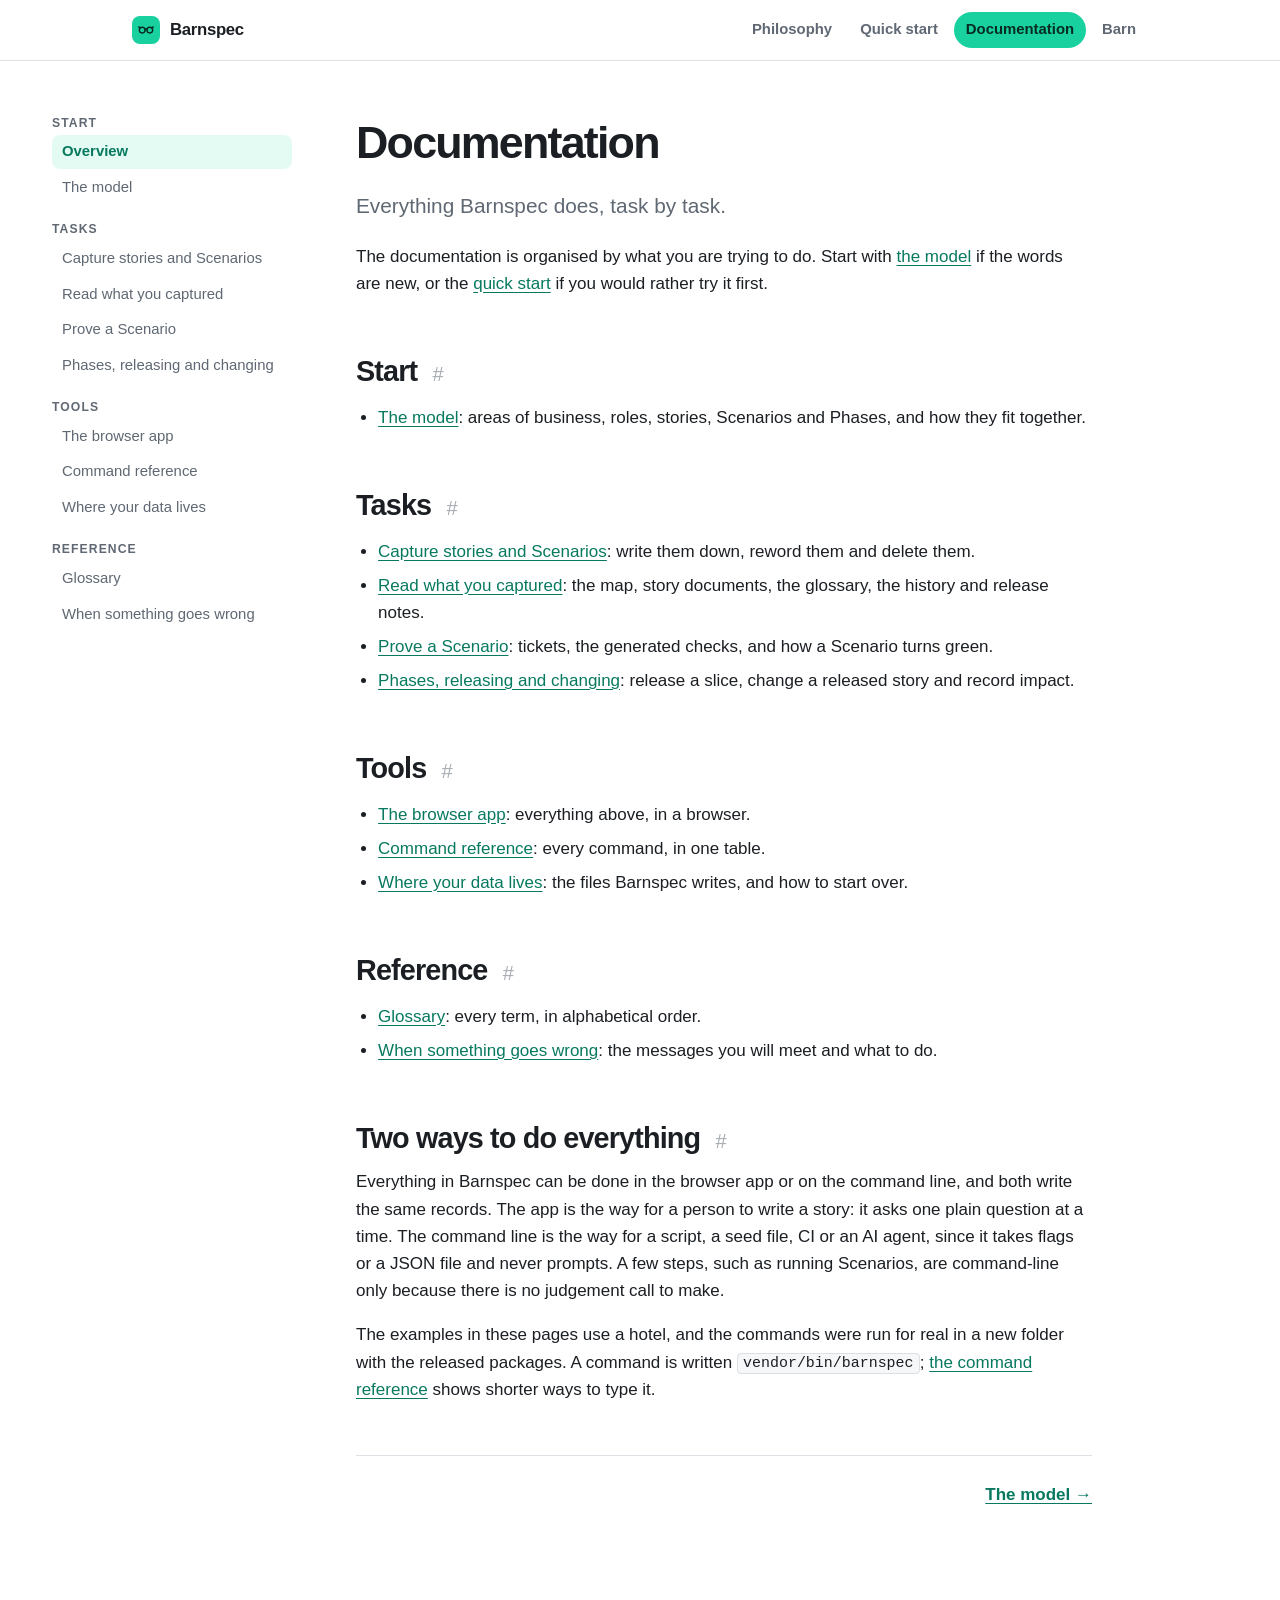
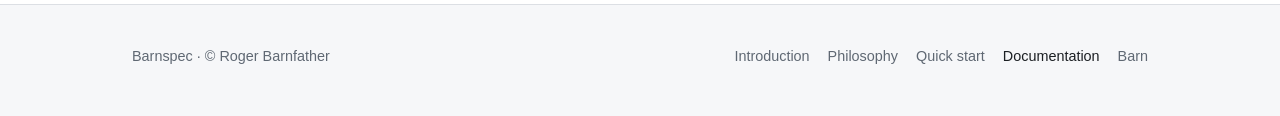
==== docs/index.html @ 443cae47 "Barnspec website: philosophy, quick start and documentation Co-Authored-By: Claude Sonnet 5.5 <norep" ====
<!doctype html>
<html lang="en-GB">
<head>
  <meta charset="utf-8">
  <meta name="viewport" content="width=device-width, initial-scale=1">
  <title>Documentation · Barnspec</title>
  <meta name="description" content="Barnspec documentation: the model, capturing, reading and proving stories, releasing Phases, the browser app and the command line.">
  <link rel="icon" href="../assets/barnspec.svg" type="image/svg+xml">
  <link rel="stylesheet" href="../assets/base/base.css">
  <link rel="stylesheet" href="../assets/site.css">
</head>
<body data-brand="spec">
  <a class="skip" href="#main">Skip to content</a>

  <header class="site-header">
    <div class="wrap">
      <a class="wordmark" href="../index.html"><svg class="mark tool-mark" viewBox="0 0 32 32" aria-hidden="true"><g transform="translate(16 16) scale(1.45) translate(-16 -16.5)" fill="none" stroke="currentColor" stroke-width="1.4" stroke-linecap="round" stroke-linejoin="round"><circle cx="12.2" cy="16.6" r="2.9"/><circle cx="19.8" cy="16.6" r="2.9"/><path d="M15 16c.6-.7 1.4-.7 2 0"/><path d="M10.15 14.55C9.65 13.95 9.2 13.55 8.7 13.55M21.85 14.55C22.35 13.95 22.8 13.55 23.3 13.55"/></g></svg>Barnspec</a>
      <nav aria-label="Barnspec">
        <ul class="nav">
          <li><a href="../philosophy.html">Philosophy</a></li>
          <li><a href="../quick-start.html">Quick start</a></li>
          <li><a href="index.html" aria-current="page">Documentation</a></li>
          <li><a href="https://rogerbarnfather.github.io/barn-website/">Barn</a></li>
        </ul>
      </nav>
    </div>
  </header>

  <main id="main">
    <div class="docs wrap wide">
      <nav class="docs-nav" aria-label="Documentation"><h2>Start</h2><ul><li><a href="index.html" aria-current="page">Overview</a></li><li><a href="model.html">The model</a></li></ul><h2>Tasks</h2><ul><li><a href="capture.html">Capture stories and Scenarios</a></li><li><a href="read.html">Read what you captured</a></li><li><a href="prove.html">Prove a Scenario</a></li><li><a href="phases.html">Phases, releasing and changing</a></li></ul><h2>Tools</h2><ul><li><a href="gui.html">The browser app</a></li><li><a href="cli.html">Command reference</a></li><li><a href="data.html">Where your data lives</a></li></ul><h2>Reference</h2><ul><li><a href="glossary.html">Glossary</a></li><li><a href="troubleshooting.html">When something goes wrong</a></li></ul></nav>
      <article class="docs-article">
        <h1>Documentation</h1>
        <p class="lede">Everything Barnspec does, task by task.</p>
<p>The documentation is organised by what you are trying to do. Start with <a href="model.html">the model</a> if
the words are new, or the <a href="../quick-start.html">quick start</a> if you would rather try it first.</p>
<h2 id="start">Start <a class="anchor" href="#start" aria-label="Link to this section">#</a></h2>
<ul><li><a href="model.html">The model</a>: areas of business, roles, stories, Scenarios and Phases, and how they fit together.</li></ul>
<h2 id="tasks">Tasks <a class="anchor" href="#tasks" aria-label="Link to this section">#</a></h2>
<ul><li><a href="capture.html">Capture stories and Scenarios</a>: write them down, reword them and delete them.</li><li><a href="read.html">Read what you captured</a>: the map, story documents, the glossary, the history and release notes.</li><li><a href="prove.html">Prove a Scenario</a>: tickets, the generated checks, and how a Scenario turns green.</li><li><a href="phases.html">Phases, releasing and changing</a>: release a slice, change a released story and record impact.</li></ul>
<h2 id="tools">Tools <a class="anchor" href="#tools" aria-label="Link to this section">#</a></h2>
<ul><li><a href="gui.html">The browser app</a>: everything above, in a browser.</li><li><a href="cli.html">Command reference</a>: every command, in one table.</li><li><a href="data.html">Where your data lives</a>: the files Barnspec writes, and how to start over.</li></ul>
<h2 id="reference">Reference <a class="anchor" href="#reference" aria-label="Link to this section">#</a></h2>
<ul><li><a href="glossary.html">Glossary</a>: every term, in alphabetical order.</li><li><a href="troubleshooting.html">When something goes wrong</a>: the messages you will meet and what to do.</li></ul>
<h2 id="two-ways">Two ways to do everything <a class="anchor" href="#two-ways" aria-label="Link to this section">#</a></h2>
<p>Everything in Barnspec can be done in the browser app or on the command line, and both write the same records. The
app is the way for a person to write a story: it asks one plain question at a time. The command line is the way for a script, a
seed file, CI or an AI agent, since it takes flags or a JSON file and never prompts. A few steps, such as running Scenarios,
are command-line only because there is no judgement call to make.</p>
<p>The examples in these pages use a hotel, and the commands were run for real in a new folder with the released
packages. A command is written <code>vendor/bin/barnspec</code>; <a href="cli.html#shorter">the command reference</a> shows shorter ways to type it.</p>
        <div class="docs-next"><span></span><a href="model.html">The model →</a></div>
      </article>
    </div>
  </main>

  <footer class="site-footer">
    <div class="wrap">
      <span>Barnspec · © Roger Barnfather</span>
      <nav aria-label="Footer">
        <a href="../index.html">Introduction</a>
        <a href="../philosophy.html">Philosophy</a>
        <a href="../quick-start.html">Quick start</a>
        <a href="index.html" aria-current="page">Documentation</a>
        <a href="https://rogerbarnfather.github.io/barn-website/">Barn</a>
      </nav>
    </div>
  </footer>
</body>
</html>
---- assets/base/base.css ----
/* The Barn website's shared stylesheet. Every site (the main site and each
 * tool's own) carries an identical copy of this folder; `bin/ci-all` fails when
 * a copy differs from the master in the main site. Change it here, then copy it.
 *
 * Link this file, then the site's own `site.css`, which is unlayered and so
 * always wins over everything below. Each file below holds one concern and
 * reads only the tokens, so a change to one file or one token propagates
 * without touching the others. */

@layer tokens, reset, layout, components, illustration, docs;

@import url("tokens.css") layer(tokens);
@import url("reset.css") layer(reset);
@import url("layout.css") layer(layout);
@import url("header.css") layer(components);
@import url("footer.css") layer(components);
@import url("hero.css") layer(components);
@import url("button.css") layer(components);
@import url("shot.css") layer(components);
@import url("feature.css") layer(components);
@import url("card.css") layer(components);
@import url("deeper.css") layer(components);
@import url("code.css") layer(components);
@import url("table.css") layer(components);
@import url("callout.css") layer(components);
@import url("illustration.css") layer(illustration);
@import url("docs.css") layer(docs);
@import url("motion.css") layer(docs);
---- assets/site.css ----
/* Barnspec's own components. Everything shared by every Barn website is in
 * base/ (see base/base.css); this file is unlayered, so it wins over base/. */

.tool-mark {
  width: 28px;
  height: 28px;
  padding: 3px;
  border-radius: 8px;
  background: var(--brand);
  color: var(--brand-ink);
}

.maturity {
  max-width: 40rem;
  margin: 28px auto 0;
  text-align: left;
}

.ways {
  & .card {
    display: flex;
    flex-direction: column;
    text-decoration: none;
    color: inherit;
    border-top: 4px solid var(--brand);

    &:hover {
      border-color: var(--brand);
    }

    & h3 {
      margin-top: 0;
    }

    & .more {
      margin-top: auto;
      padding-top: 12px;
      color: var(--brand-text);
      font-weight: 650;

      &::after {
        content: " →";
      }
    }
  }
}

.in-barn {
  max-width: 40rem;
  margin: 0 auto;
  text-align: center;
  color: var(--text-muted);
}

.prose {
  max-width: 46rem;

  & h1 {
    margin-bottom: 0.4em;
  }

  & :is(h2, h3)[id] {
    scroll-margin-top: 5rem;
  }

  & h2 {
    margin-top: 2em;
  }

  & :is(ul, ol) {
    padding-left: 1.4em;
  }

  & li {
    margin-bottom: 0.4em;
  }

  & pre,
  & .table-wrap {
    max-width: 100%;
  }
}

.in-barn-left {
  margin-top: 2.5em;
  color: var(--text-muted);
}

.prose pre {
  margin-bottom: 1.2em;
}
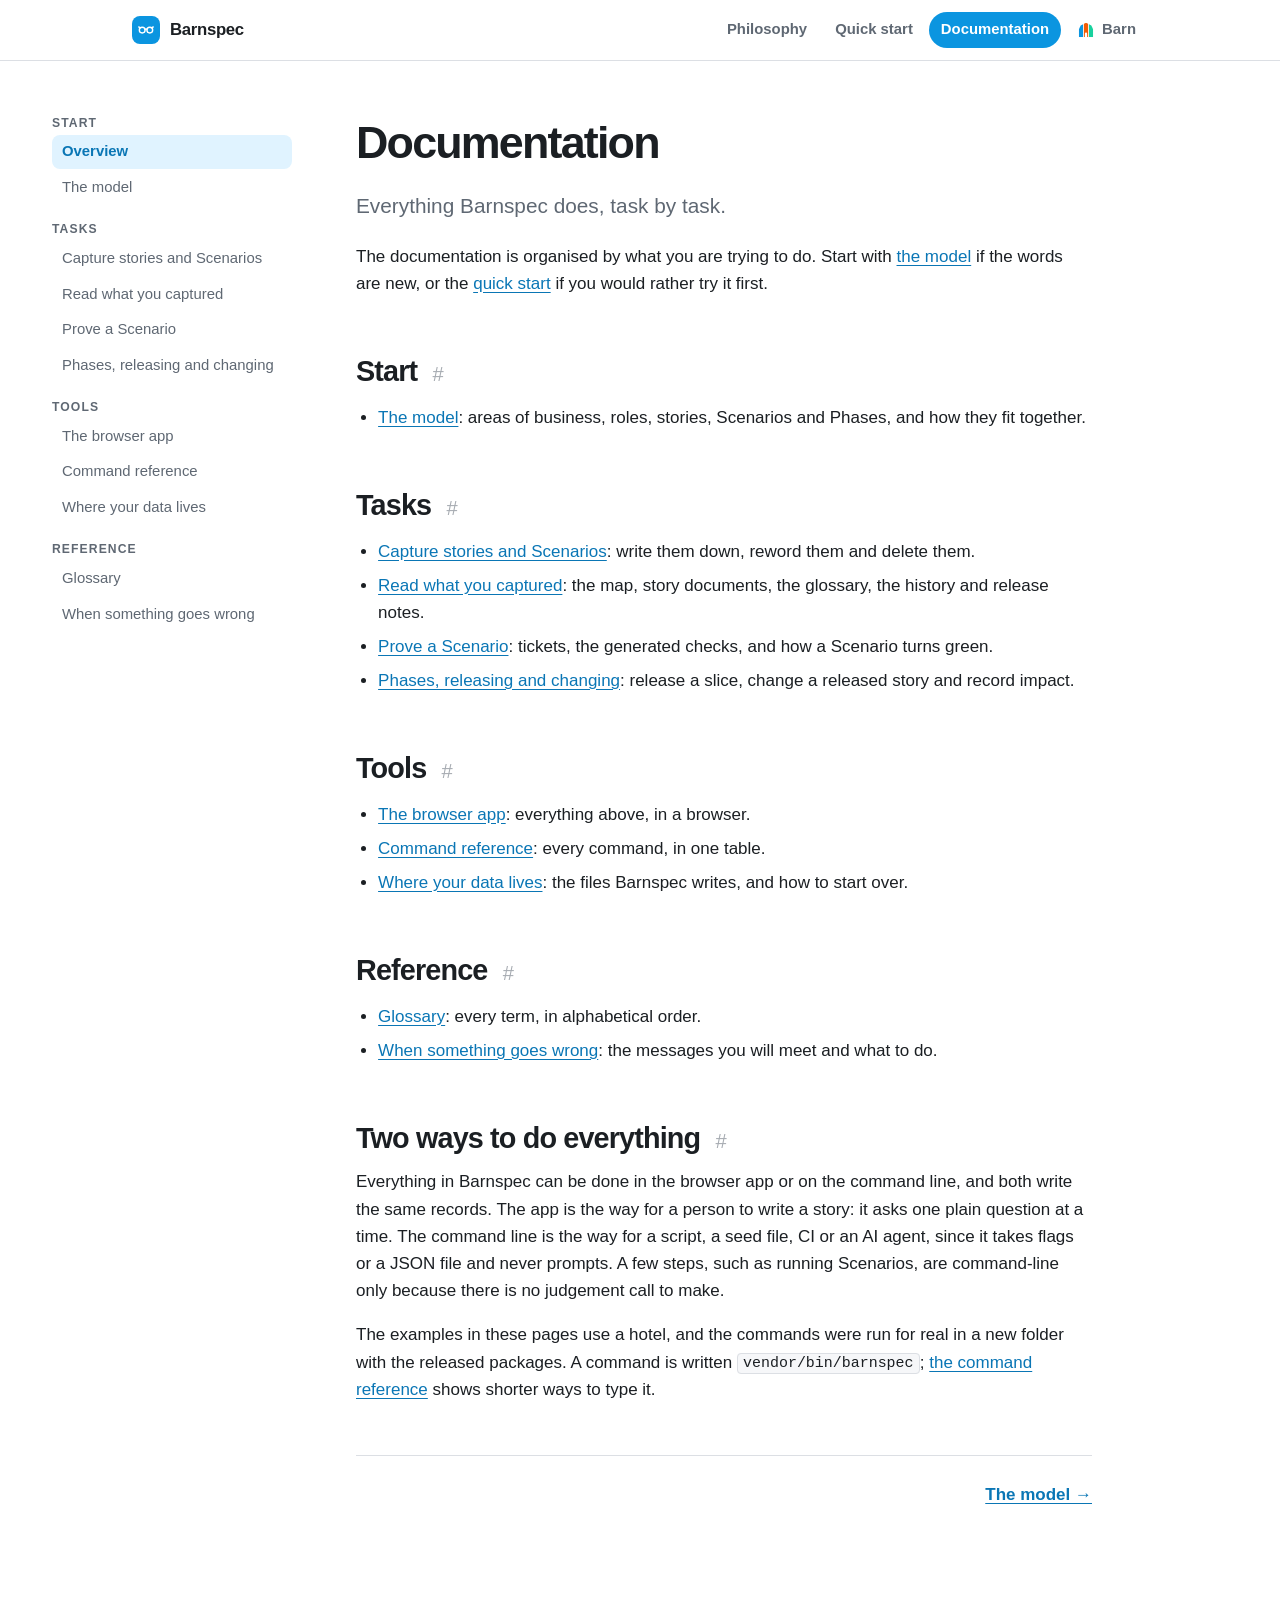
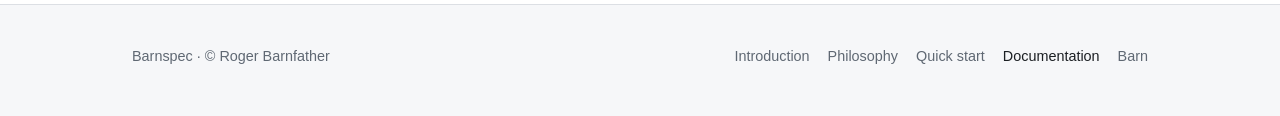
==== commit c89a5222: "Swap Barnspec and Barntree colours: Barnspec sky blue, Barntree mint Trees are green. Tokens, logos," ====
--- a/docs/index.html
+++ b/docs/index.html
@@ -20,7 +20,7 @@
           <li><a href="../philosophy.html">Philosophy</a></li>
           <li><a href="../quick-start.html">Quick start</a></li>
           <li><a href="index.html" aria-current="page">Documentation</a></li>
-          <li><a href="https://rogerbarnfather.github.io/barn-website/">Barn</a></li>
+          <li><a href="https://rogerbarnfather.github.io/barn-website/"><svg class="barn-mark" viewBox="0 0 32 32" aria-hidden="true"><clipPath id="barn-mark-shape"><path d="M3 29V15.5L6.5 8 16 3l9.5 5 3.5 7.5V29Z"/></clipPath><g clip-path="url(#barn-mark-shape)"><rect x="3" y="0" width="7.67" height="29"/><path d="M12.17 0h7.66v29h-7.66ZM14 29v-6.5a2 2 0 0 1 4 0V29Z" fill-rule="evenodd"/><rect x="21.33" y="0" width="7.67" height="29"/></g></svg>Barn</a></li>
         </ul>
       </nav>
     </div>
